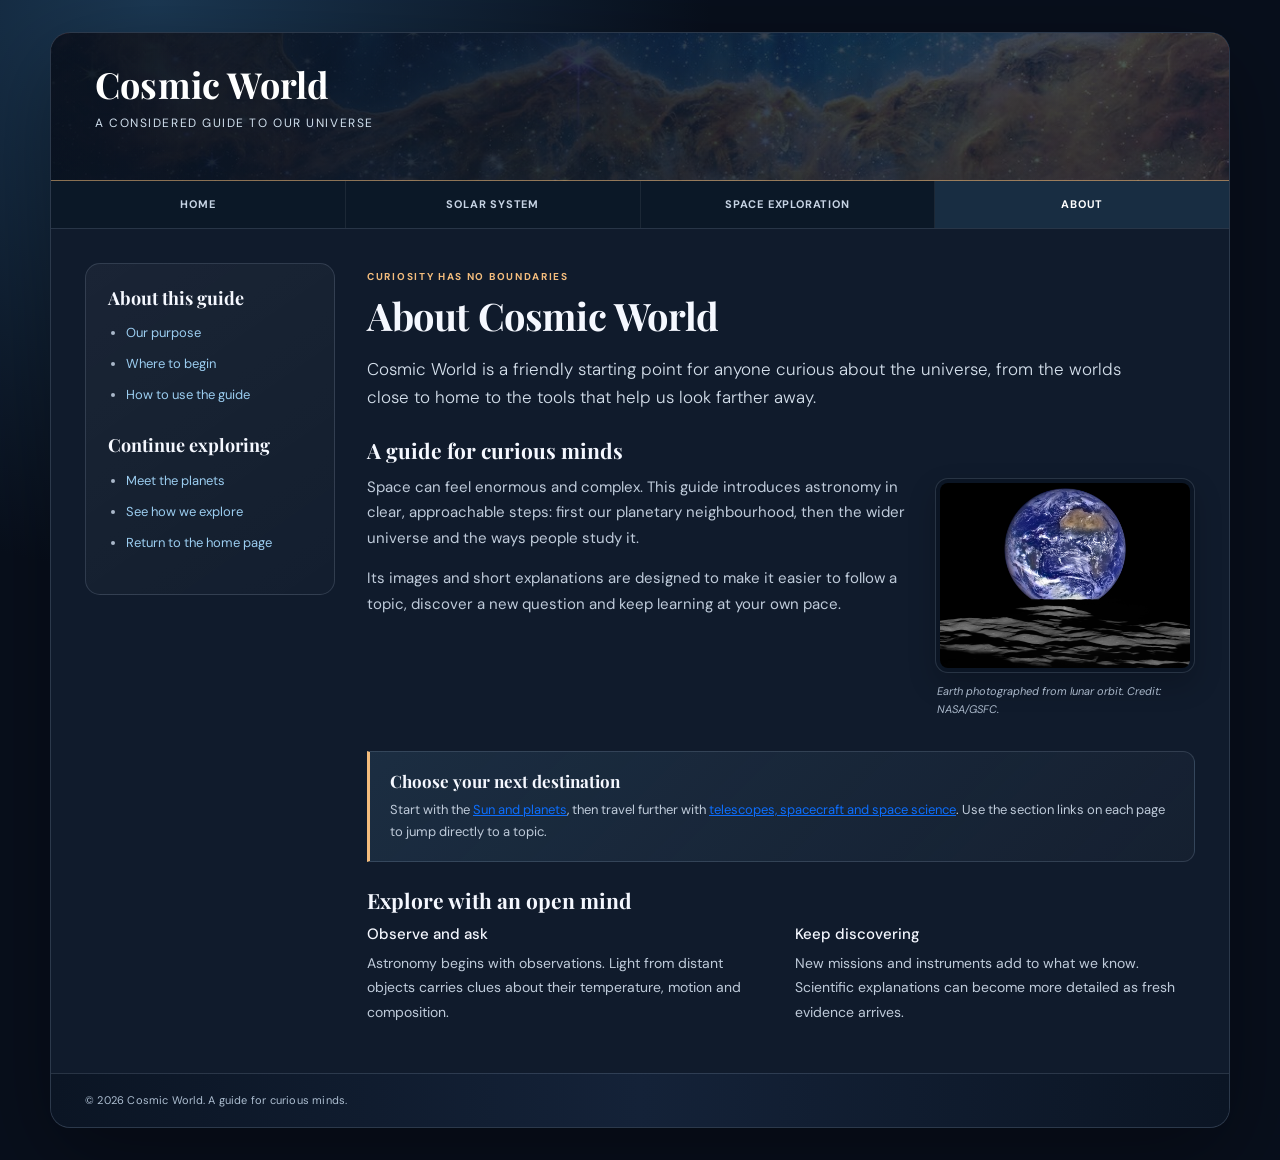
==== templates/about.html @ 707bfe27 "Initial project upload" ====
<!doctype html>
<html lang="en">
<head>
  <meta charset="utf-8">
  <meta name="viewport" content="width=device-width, initial-scale=1">
  <meta name="description" content="Learn about Cosmic World, an accessible guide to astronomy, the Solar System and space exploration.">
  <title>Cosmic World | About this guide</title>
  <link rel="stylesheet" href="https://cdn.jsdelivr.net/npm/bootstrap@5.3.3/dist/css/bootstrap.min.css">
  <link rel="stylesheet" href="../styles/normalize.css">
  <link rel="stylesheet" href="../styles/content.css">
</head>
<body class="content-page">
  <div class="browser-page">
    <header class="masthead">
      <div class="brand">Cosmic World</div>
      <p class="tagline">A considered guide to our universe</p>
    </header>
    <nav class="navbar nav-bar" aria-label="Main navigation">
      <div class="container-fluid p-0">
        <ul class="navbar-nav w-100">
          <li class="nav-item"><a class="nav-link" href="../index.html">Home</a></li>
          <li class="nav-item"><a class="nav-link" href="solar-system.html">Solar System</a></li>
          <li class="nav-item"><a class="nav-link" href="space-exploration.html">Space Exploration</a></li>
          <li class="nav-item"><a class="nav-link" href="about.html" aria-current="page">About</a></li>
        </ul>
      </div>
    </nav>

    <div class="row g-0 page-content">
      <aside class="col-12 col-md-3 sidebar">
        <h2>About this guide</h2>
        <ul class="site-links">
          <li><a href="#purpose">Our purpose</a></li>
          <li><a href="#explore">Where to begin</a></li>
          <li><a href="#approach">How to use the guide</a></li>
        </ul>
        <h2 class="side-heading">Continue exploring</h2>
        <ul>
          <li><a href="solar-system.html">Meet the planets</a></li>
          <li><a href="space-exploration.html">See how we explore</a></li>
          <li><a href="../index.html">Return to the home page</a></li>
        </ul>
      </aside>

      <main class="col-12 col-md-9 main-section">
        <span class="section-label">Curiosity has no boundaries</span>
        <h1>About Cosmic World</h1>
        <p class="lead">Cosmic World is a friendly starting point for anyone curious about the universe, from the worlds close to home to the tools that help us look farther away.</p>

        <section id="purpose">
          <h2>A guide for curious minds</h2>
          <figure class="feature-figure float-figure">
            <img src="../assets/images/earthrise.png" alt="Earth above the lunar surface">
            <figcaption>Earth photographed from lunar orbit. Credit: NASA/GSFC.</figcaption>
          </figure>
          <p>Space can feel enormous and complex. This guide introduces astronomy in clear, approachable steps: first our planetary neighbourhood, then the wider universe and the ways people study it.</p>
          <p>Its images and short explanations are designed to make it easier to follow a topic, discover a new question and keep learning at your own pace.</p>
        </section>

        <section id="explore" class="fact-panel">
          <h2>Choose your next destination</h2>
          <p>Start with the <a href="solar-system.html">Sun and planets</a>, then travel further with <a href="space-exploration.html">telescopes, spacecraft and space science</a>. Use the section links on each page to jump directly to a topic.</p>
        </section>

        <section id="approach">
          <h2>Explore with an open mind</h2>
          <div class="article-columns">
            <div>
              <h3>Observe and ask</h3>
              <p>Astronomy begins with observations. Light from distant objects carries clues about their temperature, motion and composition.</p>
            </div>
            <div>
              <h3>Keep discovering</h3>
              <p>New missions and instruments add to what we know. Scientific explanations can become more detailed as fresh evidence arrives.</p>
            </div>
          </div>
        </section>
      </main>
    </div>
    <footer class="site-footer">&copy; 2026 Cosmic World. A guide for curious minds.</footer>
  </div>
</body>
</html>
---- styles/content.css ----
@import url("https://fonts.googleapis.com/css2?family=DM+Sans:wght@400;500;600;700&family=Playfair+Display:wght@600;700&display=swap");
:root {
  --ink: #e8eef8;
  --muted: #aab8ca;
  --navy: #f5f8ff;
  --blue: #8dc5ea;
  --accent: #f4bd7d;
  --line: rgba(190, 211, 235, 0.16);
  --paper: #101b2c;
  --wash: #17253a;
}
* {
  box-sizing: border-box;
}
html {
  scroll-behavior: smooth;
  scroll-padding-top: 80px;
}
body {
  min-height: 100vh;
  background:
    radial-gradient(ellipse at 12% 0%, #1b3853 0, transparent 35%), #080f1c;
  color: var(--ink);
  font:
    15px/1.7 "DM Sans",
    Arial,
    sans-serif;
  padding: 32px 18px;
}
a {
  transition:
    color 0.2s ease,
    background-color 0.2s ease,
    border-color 0.2s ease,
    transform 0.2s ease;
}
.browser-page {
  width: 1180px;
  max-width: 100%;
  margin: 0 auto;
  background: var(--paper);
  border: 1px solid var(--line);
  border-radius: 20px;
  overflow: hidden;
  box-shadow: 0 28px 90px rgba(0, 0, 0, 0.35);
}
.masthead {
  min-height: 148px;
  padding: 31px 44px 25px;
  color: #fff;
  background:
    linear-gradient(90deg, rgba(8, 18, 32, 0.96), rgba(12, 31, 50, 0.72)),
    url("../assets/images/carina-nebula.jpg") center 43% / cover;
  border-bottom: 1px solid rgba(244, 189, 125, 0.55);
}
.brand {
  font:
    700 36px/1.15 "Playfair Display",
    Georgia,
    serif;
  letter-spacing: 0.2px;
}
.tagline {
  margin: 8px 0 0;
  color: #d0dfed;
  font-size: 12px;
  letter-spacing: 1.55px;
  text-transform: uppercase;
}
.nav-bar {
  position: sticky;
  top: 0;
  z-index: 5;
  background: rgba(12, 24, 40, 0.96);
  border-bottom: 1px solid var(--line);
  backdrop-filter: blur(14px);
  padding: 0;
}
.nav-bar .navbar-nav {
  display: flex;
  flex-direction: row;
  list-style: none;
  margin: 0;
  padding: 0;
}
.nav-bar .nav-item {
  flex: 1;
  text-align: center;
  border-right: 1px solid rgba(255, 255, 255, 0.07);
}
.nav-bar .nav-item:last-child {
  border: 0;
}
.nav-bar .nav-link {
  display: block;
  padding: 14px 10px;
  color: #c7d4e4;
  text-decoration: none;
  font-size: 11px;
  font-weight: 700;
  letter-spacing: 0.8px;
  text-transform: uppercase;
}
.nav-bar .nav-link:hover,
.nav-bar .nav-link:focus,
.nav-bar .nav-link[aria-current="page"],
.nav-bar .nav-link[aria-current="location"] {
  background: rgba(85, 145, 188, 0.18);
  color: #fff;
  outline-offset: -3px;
}
.nav-toggle,
.menu-toggle {
  display: none;
}
.content-layout,
.page-content {
  display: grid;
  grid-template-columns: 250px minmax(0, 1fr);
  gap: 0;
  min-height: 540px;
  padding: 34px;
}
.content-layout,
.page-content {
  margin: 0;
}
.content-layout > .sidebar,
.page-content > .sidebar {
  width: auto !important;
  max-width: none !important;
}
.content-layout > .article,
.page-content > .main-section {
  width: auto !important;
  max-width: none !important;
}
.sidebar {
  align-self: start;
  padding: 22px;
  border: 1px solid var(--line);
  border-radius: 15px;
  background: linear-gradient(
    145deg,
    rgba(255, 255, 255, 0.045),
    rgba(255, 255, 255, 0.015)
  );
}
.sidebar h2 {
  font:
    700 18px/1.35 "Playfair Display",
    Georgia,
    serif;
  margin: 0 0 12px;
  color: var(--navy);
}
.sidebar .side-heading {
  margin-top: 27px;
}
.sidebar ul {
  padding-left: 18px;
  margin: 0 0 18px;
}
.sidebar li {
  margin: 0 0 9px;
  color: var(--muted);
  font-size: 13px;
}
.sidebar a {
  color: #9bcdf0;
  text-decoration: none;
}
.sidebar a:hover {
  color: var(--accent);
  text-decoration: underline;
  text-underline-offset: 3px;
}
.place-list {
  list-style: none;
  padding: 0 !important;
}
.place-list li {
  margin-bottom: 11px;
}
.place-list a {
  display: flex;
  align-items: center;
  gap: 11px;
  font-size: 12px;
  font-weight: 600;
}
.place-list img {
  width: 56px;
  height: 42px;
  object-fit: cover;
  border: 1px solid var(--line);
  border-radius: 7px;
  padding: 2px;
  background: #0b1524;
}
.main-section,
.article {
  min-width: 0;
  padding: 5px 0 0 32px;
}
h1 {
  font:
    700 38px/1.18 "Playfair Display",
    Georgia,
    serif;
  color: var(--navy);
  margin: 0 0 16px;
  letter-spacing: -0.4px;
}
h2 {
  font:
    700 21px/1.3 "Playfair Display",
    Georgia,
    serif;
  color: var(--navy);
  margin: 25px 0 10px;
}
h3 {
  font-size: 15px;
  color: var(--navy);
}
p {
  margin: 0 0 15px;
  color: #bfcbda;
}
.lead {
  font-size: 17px;
  line-height: 1.7;
  color: #d4dfeb;
  max-width: 780px;
}
.article-columns {
  display: grid;
  grid-template-columns: 1fr 1fr;
  gap: 28px;
  align-items: start;
}
.article-columns p {
  font-size: 14px;
  line-height: 1.75;
}
.feature-figure {
  margin: 0 0 19px;
}
.feature-figure img {
  display: block;
  width: 100%;
  height: 230px;
  object-fit: cover;
  border: 1px solid var(--line);
  border-radius: 13px;
  padding: 4px;
  background: #0b1524;
  box-shadow: 0 12px 28px rgba(0, 0, 0, 0.2);
}
.feature-figure figcaption {
  padding: 9px 2px 0;
  color: #aab8ca;
  font-size: 11px;
  font-style: italic;
}
.feature-figure.float-figure {
  float: right;
  width: 40%;
  max-width: 260px;
  margin: 3px 0 12px 18px;
}
.feature-figure.float-figure img {
  height: auto;
  aspect-ratio: 4 / 3;
}
#purpose::after {
  display: block;
  clear: both;
  content: "";
}
.topic-grid {
  display: grid;
  grid-template-columns: repeat(2, minmax(0, 1fr));
  gap: 16px;
  margin: 26px 0;
}
.topic-card {
  display: flex;
  min-width: 0;
  overflow: hidden;
  border: 1px solid var(--line);
  border-radius: 13px;
  background: rgba(255, 255, 255, 0.025);
  transition:
    transform 0.2s ease,
    border-color 0.2s ease,
    background-color 0.2s ease;
}
.topic-card:hover {
  transform: translateY(-3px);
  border-color: rgba(141, 197, 234, 0.45);
  background: rgba(255, 255, 255, 0.05);
}
.topic-card > img {
  width: 37%;
  min-height: 180px;
  object-fit: cover;
  background: #0b1524;
}
.topic-card-copy {
  display: flex;
  flex: 1;
  flex-direction: column;
  align-items: flex-start;
  padding: 15px;
}
.topic-card-copy h2 {
  margin: 0 0 7px;
  font-size: 18px;
}
.topic-card-copy p {
  flex: 1;
  margin: 0 0 12px;
  font-size: 12px;
  line-height: 1.55;
}
.topic-card-copy p.image-credit {
  flex: 0;
  margin-bottom: 7px;
  color: var(--muted);
  font-size: 10px;
}
.topic-card-copy a {
  color: #9bcdf0;
  font-size: 12px;
  font-weight: 700;
  text-decoration: none;
}
.topic-card-copy a:hover {
  color: var(--accent);
  text-decoration: underline;
  text-underline-offset: 3px;
}
.section-label {
  display: block;
  margin: 0 0 9px;
  color: var(--accent);
  font-size: 10px;
  font-weight: 700;
  letter-spacing: 1.7px;
  text-transform: uppercase;
}
.fact-panel {
  padding: 18px 20px;
  margin: 20px 0;
  background: linear-gradient(
    135deg,
    rgba(79, 130, 165, 0.18),
    rgba(255, 255, 255, 0.025)
  );
  border: 1px solid var(--line);
  border-left: 3px solid var(--accent);
  border-radius: 0 12px 12px 0;
}
.fact-panel h2 {
  margin: 0 0 7px;
  font-size: 17px;
}
.fact-panel p {
  margin: 0;
  font-size: 13px;
}
.resource-links {
  list-style: disc;
}
.gallery-section {
  max-width: 760px;
  margin: 0 auto 28px;
}
.carousel-inner {
  background: #101d2a;
  border: 1px solid var(--line);
  border-radius: 14px;
  overflow: hidden;
}
.carousel-item img {
  display: block;
  width: 100%;
  height: 330px;
  object-fit: cover;
}
.carousel-caption {
  right: 0;
  bottom: 0;
  left: 0;
  padding: 48px 22px 18px;
  text-align: left;
  background: linear-gradient(transparent, rgba(7, 17, 27, 0.88));
}
.carousel-caption h3 {
  margin: 0;
  color: #fff;
  font:
    600 22px "Playfair Display",
    Georgia,
    serif;
}
.carousel-caption .image-credit {
  margin: 4px 0 0;
  color: #d0dfed;
}
.carousel-indicators {
  margin-bottom: 10px;
}
.audio-panel {
  margin-top: 27px;
  padding: 21px 23px;
  background: rgba(255, 255, 255, 0.035);
  border: 1px solid var(--line);
  border-radius: 13px;
}
.audio-panel h2 {
  margin: 0 0 7px;
}
.audio-panel audio,
.audio-panel video {
  display: block;
  width: 100%;
}
.audio-panel video {
  max-height: 430px;
  border-radius: 8px;
  background: #0b1524;
}
.audio-panel p {
  font-size: 13px;
}
.audio-panel audio {
  width: 100%;
  max-width: 440px;
  height: 38px;
}
.pdf-link {
  margin: 12px 0 0;
}
.pdf-link a {
  color: #9bcdf0;
  font-weight: 700;
  text-underline-offset: 3px;
}
.site-footer {
  padding: 17px 34px;
  color: #adbed1;
  background: linear-gradient(90deg, #0b1524, #142238, #0b1524);
  border-top: 1px solid var(--line);
  font-size: 11px;
  letter-spacing: 0.2px;
}
.site-footer a {
  color: #fff;
}
@media (max-width: 850px) {
  .content-layout,
  .page-content {
    grid-template-columns: 210px minmax(0, 1fr);
    padding: 26px;
  }
  .main-section,
  .article {
    padding-left: 24px;
  }
  .article-columns {
    gap: 20px;
  }
  .topic-card {
    display: block;
  }
  .topic-card > img {
    width: 100%;
    height: 140px;
    min-height: 0;
  }
}
@media (max-width: 680px) {
  body {
    padding: 12px 8px;
  }
  .browser-page {
    border-radius: 14px;
  }
  .masthead {
    min-height: 125px;
    padding: 24px 23px;
  }
  .brand {
    font-size: 30px;
  }
  .tagline {
    font-size: 10px;
    letter-spacing: 1px;
  }
  .content-layout,
  .page-content {
    grid-template-columns: 1fr;
    padding: 18px;
  }
  .main-section,
  .article {
    grid-row: 1;
    padding: 2px 0 22px;
  }
  .sidebar {
    grid-row: 2;
    padding: 18px;
  }
  .article-columns {
    gap: 18px;
  }
  .feature-figure img {
    height: 210px;
  }
  .feature-figure.float-figure {
    float: none;
    width: 100%;
    max-width: none;
    margin: 0 0 19px;
  }
  h1 {
    font-size: 31px;
  }
  .site-footer {
    padding: 14px 18px;
    background: #0b1524;
  }
}
@media (max-width: 480px) {
  .nav-bar .navbar-nav {
    flex-wrap: wrap;
  }
  .nav-bar .nav-item {
    flex: 1 1 50%;
    border-bottom: 1px solid rgba(255, 255, 255, 0.07);
  }
  .nav-bar .nav-link {
    padding: 11px 5px;
    font-size: 10px;
  }
  .brand {
    font-size: 27px;
  }
  .content-layout,
  .page-content {
    padding: 15px;
  }
  .article-columns {
    display: block;
  }
  .article-columns > div {
    margin-bottom: 10px;
  }
  .topic-grid {
    grid-template-columns: 1fr;
    gap: 12px;
    margin: 20px 0;
  }
  .topic-card {
    display: flex;
  }
  .topic-card > img {
    width: 36%;
    height: auto;
    min-height: 135px;
  }
  .topic-card-copy {
    padding: 13px;
  }
  .feature-figure img {
    height: auto;
    aspect-ratio: 16/9;
  }
  .carousel-item img {
    height: 195px;
  }
  .carousel-caption h3 {
    font-size: 17px;
  }
  h1 {
    font-size: 27px;
  }
  .audio-panel {
    padding: 16px;
  }
}
@media (prefers-reduced-motion: reduce) {
  html {
    scroll-behavior: auto;
  }
  *,
  *::before,
  *::after {
    transition: none !important;
  }
}
@media print {
  body {
    background: #fff;
    padding: 0;
    color: #111;
  }
  .browser-page {
    width: 100%;
    border: 0;
    border-radius: 0;
    box-shadow: none;
  }
  .nav-bar {
    display: none;
  }
  .masthead {
    background: #10243a !important;
  }
}
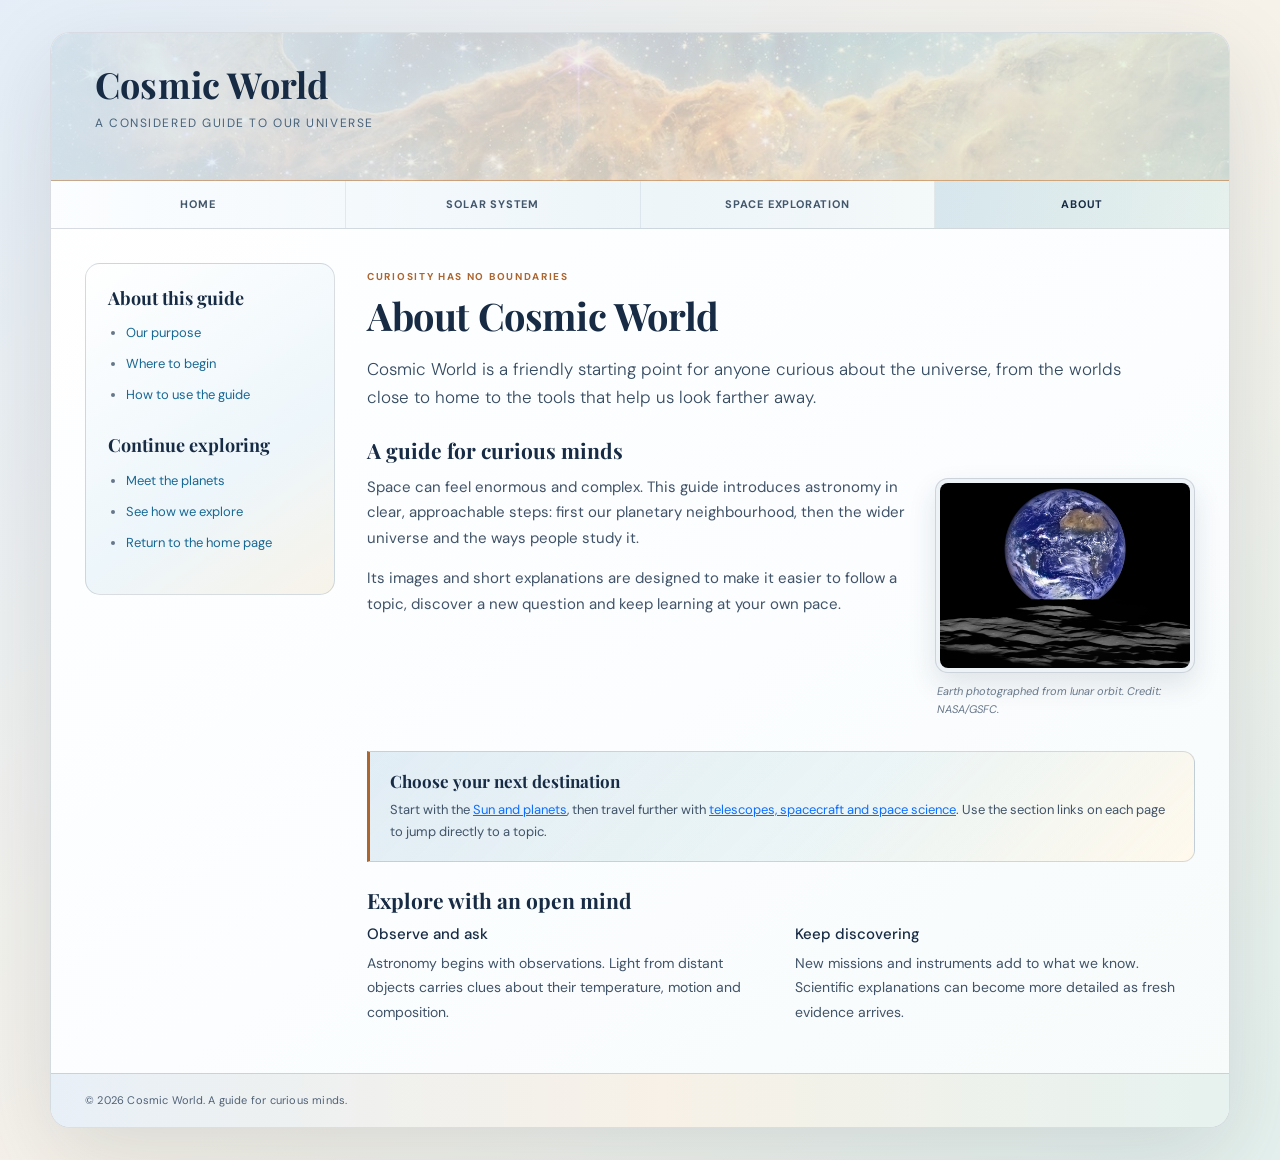
==== commit 524ac956: "Refresh responsive layout and light theme Co-authored-by: Copilot <223556219+Copilot@users.noreply.g" ====
--- a/templates/about.html
+++ b/templates/about.html
@@ -17,6 +17,8 @@
     </header>
     <nav class="navbar nav-bar" aria-label="Main navigation">
       <div class="container-fluid p-0">
+        <input class="nav-toggle" type="checkbox" id="nav-toggle" aria-label="Toggle navigation">
+        <label class="menu-toggle" for="nav-toggle"><span aria-hidden="true"></span></label>
         <ul class="navbar-nav w-100">
           <li class="nav-item"><a class="nav-link" href="../index.html">Home</a></li>
           <li class="nav-item"><a class="nav-link" href="solar-system.html">Solar System</a></li>
--- a/styles/content.css
+++ b/styles/content.css
@@ -1,25 +1,35 @@
 @import url("https://fonts.googleapis.com/css2?family=DM+Sans:wght@400;500;600;700&family=Playfair+Display:wght@600;700&display=swap");
 :root {
-  --ink: #e8eef8;
-  --muted: #aab8ca;
-  --navy: #f5f8ff;
-  --blue: #8dc5ea;
-  --accent: #f4bd7d;
-  --line: rgba(190, 211, 235, 0.16);
-  --paper: #101b2c;
-  --wash: #17253a;
+  color-scheme: light;
+  --ink: #26364a;
+  --muted: #66778a;
+  --navy: #172b45;
+  --blue: #2677a8;
+  --accent: #ad652f;
+  --line: rgba(31, 52, 77, 0.16);
+  --paper: #ffffff;
+  --wash: #f1f5f9;
 }
 * {
   box-sizing: border-box;
 }
 html {
   scroll-behavior: smooth;
-  scroll-padding-top: 80px;
+  scroll-padding-top: 200px;
+  scrollbar-width: none;
+}
+html::-webkit-scrollbar {
+  display: none;
 }
 body {
   min-height: 100vh;
-  background:
-    radial-gradient(ellipse at 12% 0%, #1b3853 0, transparent 35%), #080f1c;
+  overflow-x: hidden;
+  background: linear-gradient(
+    135deg,
+    #e5eef8 0%,
+    #f7f2e9 52%,
+    #e5f1ee 100%
+  );
   color: var(--ink);
   font:
     15px/1.7 "DM Sans",
@@ -35,23 +45,41 @@
     transform 0.2s ease;
 }
 .browser-page {
+  --masthead-height: 148px;
   width: 1180px;
   max-width: 100%;
+  min-height: calc(100vh - 64px);
   margin: 0 auto;
-  background: var(--paper);
+  display: flex;
+  flex-direction: column;
+  background: linear-gradient(145deg, #ffffff 0%, #fbfdff 58%, #f7fbfa 100%);
   border: 1px solid var(--line);
   border-radius: 20px;
-  overflow: hidden;
-  box-shadow: 0 28px 90px rgba(0, 0, 0, 0.35);
+  overflow: visible;
+  box-shadow: 0 28px 90px rgba(36, 57, 78, 0.14);
+}
+.masthead,
+.nav-bar,
+.site-footer {
+  flex: 0 0 auto;
 }
 .masthead {
+  position: sticky;
+  top: 0;
+  z-index: 10;
   min-height: 148px;
   padding: 31px 44px 25px;
-  color: #fff;
+  color: var(--navy);
   background:
-    linear-gradient(90deg, rgba(8, 18, 32, 0.96), rgba(12, 31, 50, 0.72)),
+    linear-gradient(
+      105deg,
+      rgba(220, 237, 248, 0.94),
+      rgba(249, 239, 222, 0.78) 55%,
+      rgba(222, 241, 236, 0.88)
+    ),
     url("../assets/images/carina-nebula.jpg") center 43% / cover;
-  border-bottom: 1px solid rgba(244, 189, 125, 0.55);
+  border-bottom: 1px solid rgba(185, 96, 19, 0.45);
+  border-radius: 19px 19px 0 0;
 }
 .brand {
   font:
@@ -62,16 +90,16 @@
 }
 .tagline {
   margin: 8px 0 0;
-  color: #d0dfed;
+  color: #47627b;
   font-size: 12px;
   letter-spacing: 1.55px;
   text-transform: uppercase;
 }
 .nav-bar {
   position: sticky;
-  top: 0;
-  z-index: 5;
-  background: rgba(12, 24, 40, 0.96);
+  top: var(--masthead-height);
+  z-index: 9;
+  background: linear-gradient(90deg, #fbfdff, #edf5f9 52%, #fbfcf8);
   border-bottom: 1px solid var(--line);
   backdrop-filter: blur(14px);
   padding: 0;
@@ -86,7 +114,7 @@
 .nav-bar .nav-item {
   flex: 1;
   text-align: center;
-  border-right: 1px solid rgba(255, 255, 255, 0.07);
+  border-right: 1px solid rgba(31, 52, 77, 0.08);
 }
 .nav-bar .nav-item:last-child {
   border: 0;
@@ -94,7 +122,7 @@
 .nav-bar .nav-link {
   display: block;
   padding: 14px 10px;
-  color: #c7d4e4;
+  color: #42566c;
   text-decoration: none;
   font-size: 11px;
   font-weight: 700;
@@ -105,8 +133,12 @@
 .nav-bar .nav-link:focus,
 .nav-bar .nav-link[aria-current="page"],
 .nav-bar .nav-link[aria-current="location"] {
-  background: rgba(85, 145, 188, 0.18);
-  color: #fff;
+  background: linear-gradient(
+    105deg,
+    rgba(38, 119, 168, 0.14),
+    rgba(8, 127, 120, 0.09)
+  );
+  color: var(--navy);
   outline-offset: -3px;
 }
 .nav-toggle,
@@ -118,7 +150,9 @@
   display: grid;
   grid-template-columns: 250px minmax(0, 1fr);
   gap: 0;
+  flex: 1;
   min-height: 540px;
+  overflow: visible;
   padding: 34px;
 }
 .content-layout,
@@ -136,14 +170,19 @@
   max-width: none !important;
 }
 .sidebar {
+  position: sticky;
+  top: calc(var(--masthead-height) + 48px);
   align-self: start;
+  max-height: none;
+  overflow: visible;
   padding: 22px;
   border: 1px solid var(--line);
   border-radius: 15px;
   background: linear-gradient(
     145deg,
-    rgba(255, 255, 255, 0.045),
-    rgba(255, 255, 255, 0.015)
+    #ffffff 0%,
+    #edf6fb 62%,
+    #f7f3e9 100%
   );
 }
 .sidebar h2 {
@@ -167,7 +206,7 @@
   font-size: 13px;
 }
 .sidebar a {
-  color: #9bcdf0;
+  color: #176895;
   text-decoration: none;
 }
 .sidebar a:hover {
@@ -196,12 +235,28 @@
   border: 1px solid var(--line);
   border-radius: 7px;
   padding: 2px;
-  background: #0b1524;
+  background: #edf2f6;
 }
 .main-section,
 .article {
   min-width: 0;
+  overflow: visible;
   padding: 5px 0 0 32px;
+}
+.main-section,
+.article,
+.sidebar,
+.nav-menu,
+.nav-bar .navbar-nav {
+  scrollbar-width: none;
+  -ms-overflow-style: none;
+}
+.main-section::-webkit-scrollbar,
+.article::-webkit-scrollbar,
+.sidebar::-webkit-scrollbar,
+.nav-menu::-webkit-scrollbar,
+.nav-bar .navbar-nav::-webkit-scrollbar {
+  display: none;
 }
 h1 {
   font:
@@ -226,12 +281,12 @@
 }
 p {
   margin: 0 0 15px;
-  color: #bfcbda;
+  color: #405368;
 }
 .lead {
   font-size: 17px;
   line-height: 1.7;
-  color: #d4dfeb;
+  color: #344a60;
   max-width: 780px;
 }
 .article-columns {
@@ -255,12 +310,12 @@
   border: 1px solid var(--line);
   border-radius: 13px;
   padding: 4px;
-  background: #0b1524;
-  box-shadow: 0 12px 28px rgba(0, 0, 0, 0.2);
+  background: #edf2f6;
+  box-shadow: 0 12px 28px rgba(36, 57, 78, 0.12);
 }
 .feature-figure figcaption {
   padding: 9px 2px 0;
-  color: #aab8ca;
+  color: #66778a;
   font-size: 11px;
   font-style: italic;
 }
@@ -291,7 +346,7 @@
   overflow: hidden;
   border: 1px solid var(--line);
   border-radius: 13px;
-  background: rgba(255, 255, 255, 0.025);
+  background: linear-gradient(125deg, #ffffff, #f0f7fb 68%, #fff8ed);
   transition:
     transform 0.2s ease,
     border-color 0.2s ease,
@@ -299,14 +354,14 @@
 }
 .topic-card:hover {
   transform: translateY(-3px);
-  border-color: rgba(141, 197, 234, 0.45);
-  background: rgba(255, 255, 255, 0.05);
+  border-color: rgba(38, 119, 168, 0.42);
+  background: linear-gradient(125deg, #edf6fb, #eff7f4 65%, #fff5e8);
 }
 .topic-card > img {
   width: 37%;
   min-height: 180px;
   object-fit: cover;
-  background: #0b1524;
+  background: #edf2f6;
 }
 .topic-card-copy {
   display: flex;
@@ -332,7 +387,7 @@
   font-size: 10px;
 }
 .topic-card-copy a {
-  color: #9bcdf0;
+  color: #176895;
   font-size: 12px;
   font-weight: 700;
   text-decoration: none;
@@ -356,8 +411,9 @@
   margin: 20px 0;
   background: linear-gradient(
     135deg,
-    rgba(79, 130, 165, 0.18),
-    rgba(255, 255, 255, 0.025)
+    rgba(38, 119, 168, 0.12),
+    rgba(8, 127, 120, 0.06) 58%,
+    rgba(255, 248, 235, 0.92)
   );
   border: 1px solid var(--line);
   border-left: 3px solid var(--accent);
@@ -379,7 +435,7 @@
   margin: 0 auto 28px;
 }
 .carousel-inner {
-  background: #101d2a;
+  background: #edf2f6;
   border: 1px solid var(--line);
   border-radius: 14px;
   overflow: hidden;
@@ -396,7 +452,7 @@
   left: 0;
   padding: 48px 22px 18px;
   text-align: left;
-  background: linear-gradient(transparent, rgba(7, 17, 27, 0.88));
+  background: linear-gradient(transparent, rgba(16, 36, 58, 0.78));
 }
 .carousel-caption h3 {
   margin: 0;
@@ -408,7 +464,7 @@
 }
 .carousel-caption .image-credit {
   margin: 4px 0 0;
-  color: #d0dfed;
+  color: #e9f1f8;
 }
 .carousel-indicators {
   margin-bottom: 10px;
@@ -416,7 +472,7 @@
 .audio-panel {
   margin-top: 27px;
   padding: 21px 23px;
-  background: rgba(255, 255, 255, 0.035);
+  background: linear-gradient(135deg, #ffffff, #f0f7fb 65%, #f5f5ec);
   border: 1px solid var(--line);
   border-radius: 13px;
 }
@@ -431,7 +487,7 @@
 .audio-panel video {
   max-height: 430px;
   border-radius: 8px;
-  background: #0b1524;
+  background: #e9eff4;
 }
 .audio-panel p {
   font-size: 13px;
@@ -445,20 +501,21 @@
   margin: 12px 0 0;
 }
 .pdf-link a {
-  color: #9bcdf0;
+  color: #176895;
   font-weight: 700;
   text-underline-offset: 3px;
 }
 .site-footer {
   padding: 17px 34px;
-  color: #adbed1;
-  background: linear-gradient(90deg, #0b1524, #142238, #0b1524);
+  color: #506176;
+  background: linear-gradient(90deg, #e8f0f7, #f7f1e7 52%, #e6f2ef);
   border-top: 1px solid var(--line);
+  border-radius: 0 0 19px 19px;
   font-size: 11px;
   letter-spacing: 0.2px;
 }
 .site-footer a {
-  color: #fff;
+  color: var(--navy);
 }
 @media (max-width: 850px) {
   .content-layout,
@@ -487,6 +544,8 @@
     padding: 12px 8px;
   }
   .browser-page {
+    --masthead-height: 125px;
+    min-height: calc(100vh - 24px);
     border-radius: 14px;
   }
   .masthead {
@@ -500,18 +559,105 @@
     font-size: 10px;
     letter-spacing: 1px;
   }
+  .nav-bar {
+    min-height: 48px;
+    z-index: 20;
+  }
+  .nav-toggle {
+    display: block;
+    position: absolute;
+    top: 50%;
+    right: 12px;
+    z-index: 2;
+    width: 40px;
+    height: 40px;
+    margin: 0;
+    opacity: 0;
+    transform: translateY(-50%);
+    cursor: pointer;
+  }
+  .menu-toggle {
+    position: absolute;
+    top: 50%;
+    right: 12px;
+    z-index: 1;
+    display: flex;
+    width: 40px;
+    height: 40px;
+    align-items: center;
+    justify-content: center;
+    color: var(--ink);
+    cursor: pointer;
+    transform: translateY(-50%);
+  }
+  .menu-toggle span,
+  .menu-toggle span::before,
+  .menu-toggle span::after {
+    position: absolute;
+    width: 4px;
+    height: 4px;
+    border-radius: 50%;
+    background: currentColor;
+    content: "";
+  }
+  .menu-toggle span::before {
+    top: -8px;
+  }
+  .menu-toggle span::after {
+    top: 8px;
+  }
+  .nav-toggle:focus-visible + .menu-toggle {
+    outline: 2px solid var(--blue);
+    outline-offset: 2px;
+  }
+  .nav-menu,
+  .nav-bar .navbar-nav {
+    position: absolute;
+    top: 100%;
+    right: 0;
+    left: 0;
+    z-index: 20;
+    display: none;
+    flex-direction: column;
+    max-height: calc(100vh - 180px);
+    overflow-y: auto;
+    background: linear-gradient(100deg, #ffffff, #edf5f9 55%, #f7f2e9);
+    border-bottom: 1px solid var(--line);
+    box-shadow: 0 12px 24px rgba(0, 0, 0, 0.3);
+  }
+  .nav-toggle:checked ~ .nav-menu,
+  .nav-toggle:checked ~ .navbar-nav {
+    display: flex;
+  }
+  .nav-item,
+  .nav-bar .nav-item {
+    flex: none;
+    text-align: left;
+    border-right: 0;
+    border-bottom: 1px solid rgba(31, 52, 77, 0.08);
+  }
+  .nav-item:last-child,
+  .nav-bar .nav-item:last-child {
+    border-bottom: 0;
+  }
+  .nav-link,
+  .nav-bar .nav-link {
+    padding: 12px 18px;
+    font-size: 12px;
+  }
   .content-layout,
   .page-content {
     grid-template-columns: 1fr;
+    grid-template-rows: auto auto;
     padding: 18px;
   }
   .main-section,
   .article {
+    grid-row: 2;
+    padding: 2px 0 22px;
+  }
+  .sidebar {
     grid-row: 1;
-    padding: 2px 0 22px;
-  }
-  .sidebar {
-    grid-row: 2;
     padding: 18px;
   }
   .article-columns {
@@ -531,21 +677,11 @@
   }
   .site-footer {
     padding: 14px 18px;
-    background: #0b1524;
+    background: linear-gradient(110deg, #eaf2f8, #f5f0e7 55%, #eaf4f1);
+    border-radius: 0 0 13px 13px;
   }
 }
 @media (max-width: 480px) {
-  .nav-bar .navbar-nav {
-    flex-wrap: wrap;
-  }
-  .nav-bar .nav-item {
-    flex: 1 1 50%;
-    border-bottom: 1px solid rgba(255, 255, 255, 0.07);
-  }
-  .nav-bar .nav-link {
-    padding: 11px 5px;
-    font-size: 10px;
-  }
   .brand {
     font-size: 27px;
   }
@@ -610,6 +746,7 @@
   }
   .browser-page {
     width: 100%;
+    min-height: 0;
     border: 0;
     border-radius: 0;
     box-shadow: none;
@@ -618,6 +755,29 @@
     display: none;
   }
   .masthead {
-    background: #10243a !important;
-  }
-}
+    background: #e8eef4 !important;
+  }
+  .content-layout,
+  .page-content,
+  .sidebar,
+  .main-section,
+  .article {
+    max-height: none;
+    overflow: visible;
+  }
+}
+
+@media (max-width: 680px) {
+  .content-page .object-layout {
+    grid-template-columns: minmax(0, 1fr);
+    grid-template-rows: auto auto;
+  }
+  .content-page .object-layout > .sidebar {
+    grid-column: 1;
+    grid-row: 1;
+  }
+  .content-page .object-layout > .main-section {
+    grid-column: 1;
+    grid-row: 2;
+  }
+}
